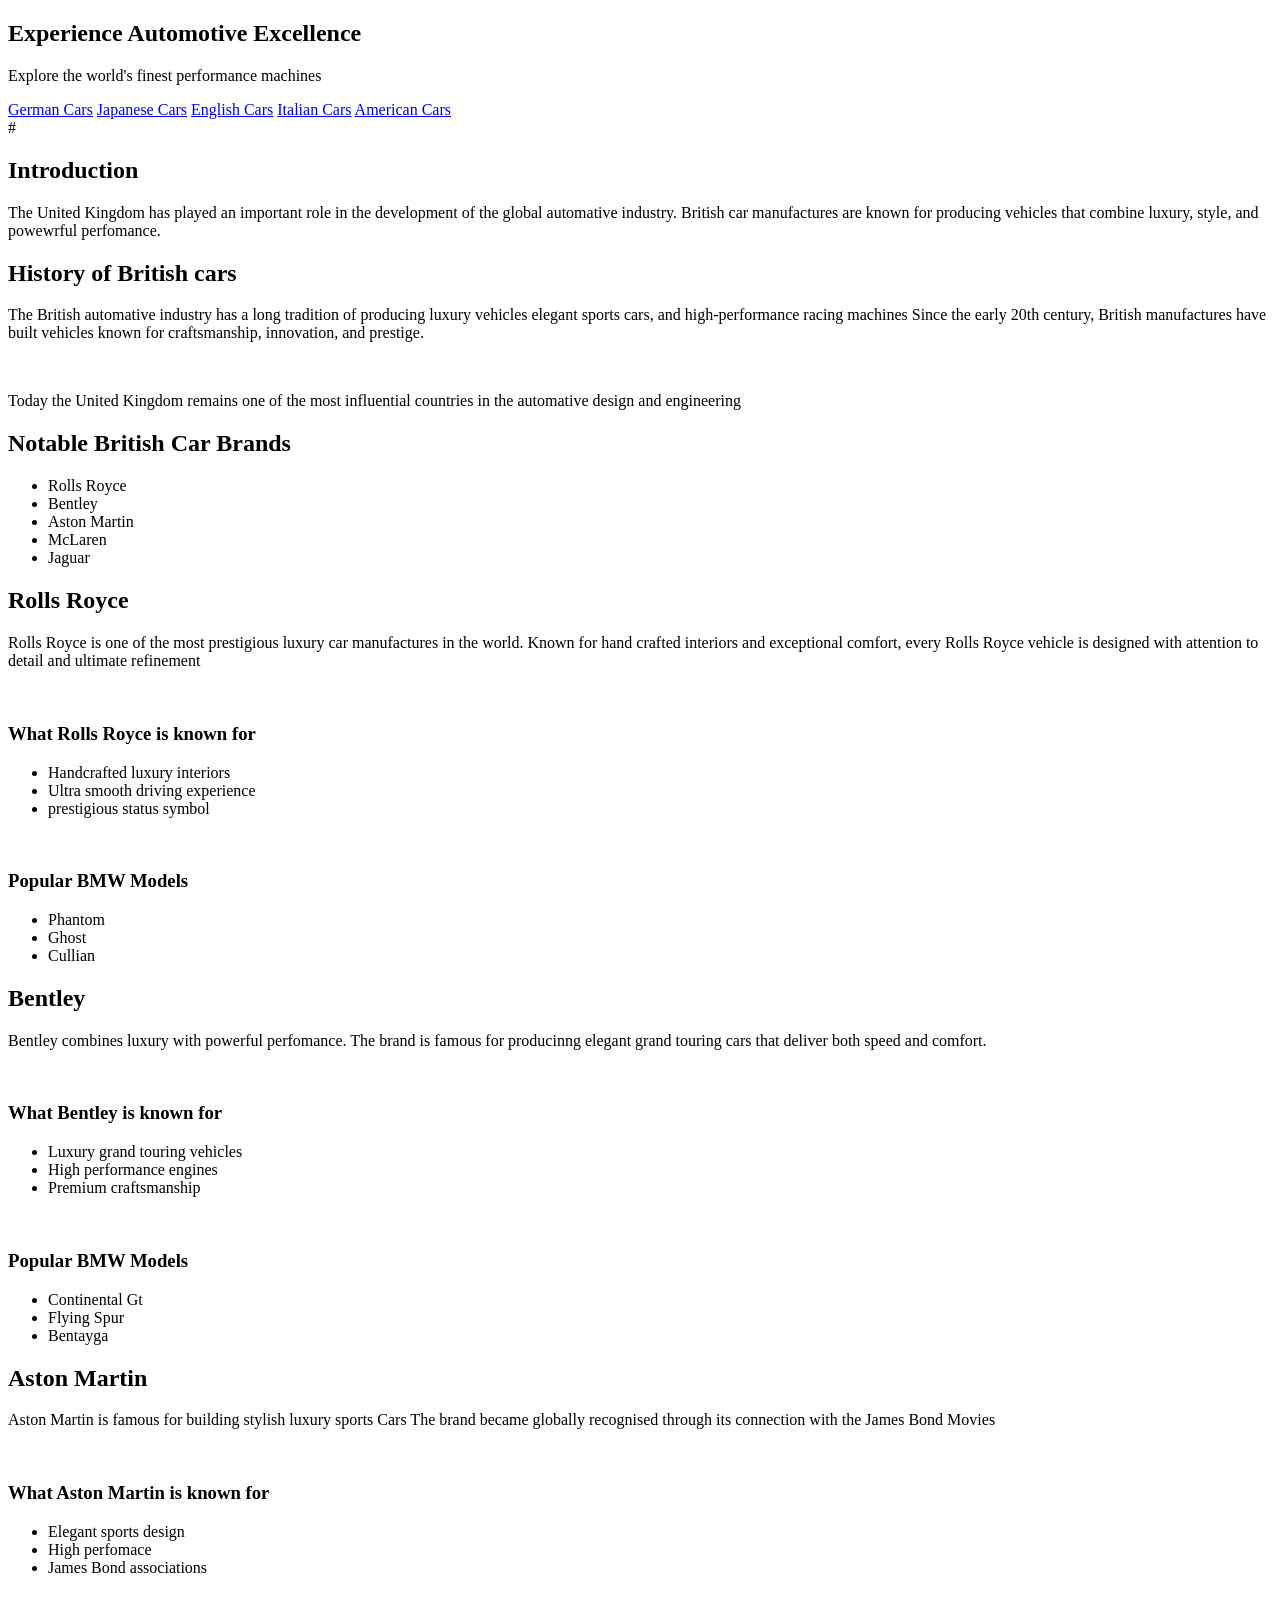
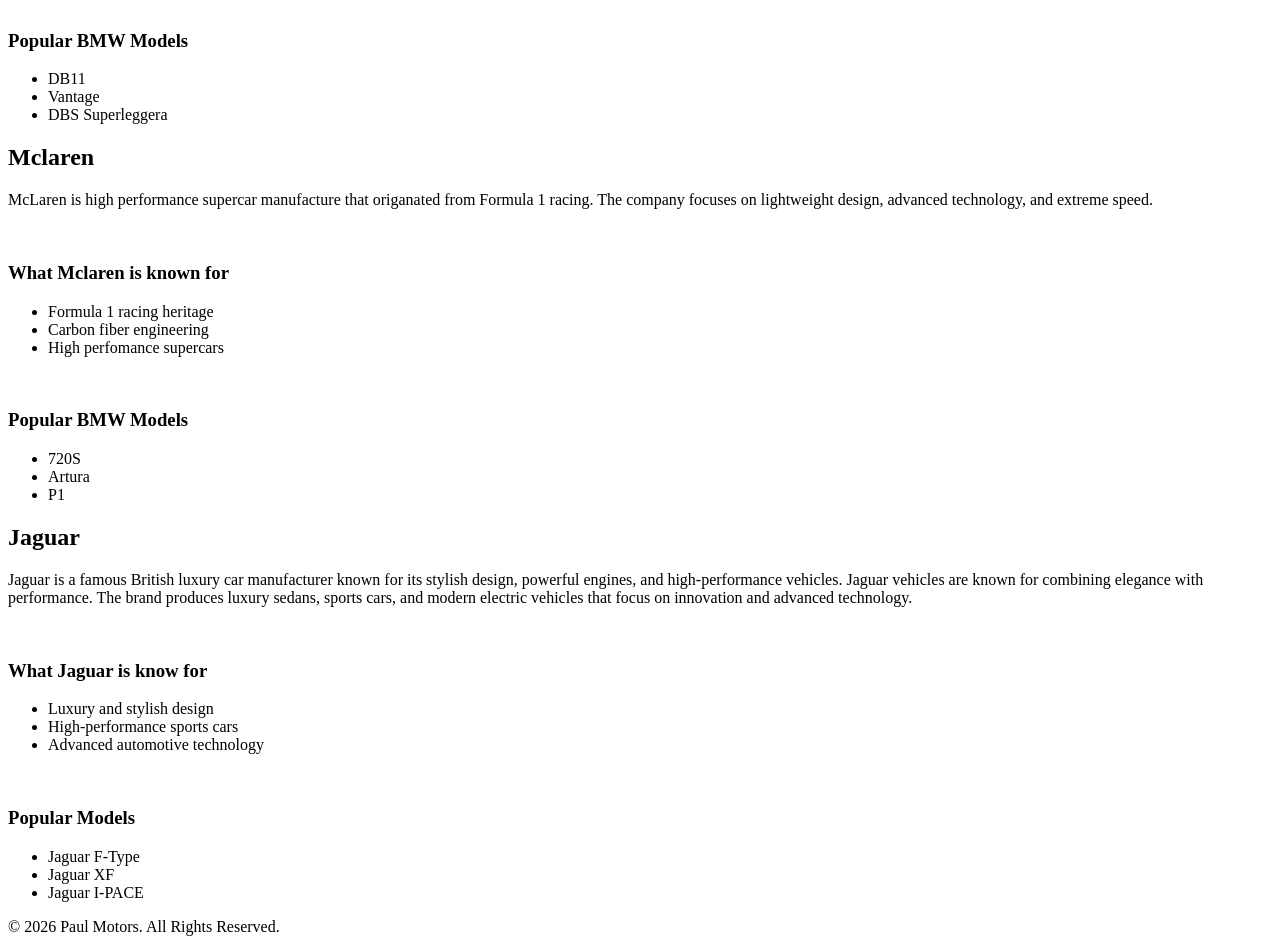
==== English.html @ ec485407 "Add introduction section to English.html Added an introduction section with a heading." ====
<!DOCTYPE html>
<html lang="en">

<head>
    <meta charset="UTF-8">
    <meta name="viewport" content="width=device-width, initial-scale=1.0">
    <title>-Paul-Motors-</title>
    <link rel="stylesheet" href="stylesheet.css">

</head>

<body>
    <header>
        <section class="hero">
            <h2>Experience Automotive Excellence</h2>
            <p>Explore the world's finest performance machines</p>
            <nav>
                <a href="German.html">German Cars</a>
                <a href="Japan.html">Japanese Cars</a>
                <a href="English.html">English Cars</a>
                <a href="Italy.html">Italian Cars</a>
                <a href="American.html">American Cars</a>
            </nav>
    </header>
    <main>
        <!--Introduction-->
        <section>#
            <h2>Introduction</h2>
            <p>
                The United Kingdom has played an important role in the development of the global
                automative industry. British car manufactures are known for producing vehicles that combine
                luxury, style, and powewrful perfomance.
            </p>

            <!--History-->

            <h2>History of British cars</h2>
            <p>
                The British automative industry has a long tradition of producing luxury vehicles
                elegant sports cars, and high-performance racing machines
                Since the early 20th century, British manufactures have built vehicles known for craftsmanship,
                innovation, and prestige.
            </p>
            <br>
            <p>
                Today the United Kingdom remains one of the most influential countries in the automative design and
                engineering
            </p>


            <h2>Notable British Car Brands</h2>
            <ul>
                <li>Rolls Royce
                <li>Bentley
                <li>Aston Martin
                <li>McLaren
                <li>Jaguar
            </ul>

        </section>
        <section>
            <h2>Rolls Royce</h2>
            <p>
                Rolls Royce is one of the most prestigious luxury car manufactures in the world. Known
                for hand crafted interiors and exceptional comfort, every Rolls Royce vehicle is designed with attention
                to detail
                and ultimate refinement
            </p>
            <br>
            <h3>What Rolls Royce is known for</h3>
            <ul>
                <li>Handcrafted luxury interiors</li>
                <li>Ultra smooth driving experience</li>
                <li>prestigious status symbol</li>
            </ul>
            <br>
            <h3>Popular BMW Models</h3>
            <ul>
                <li>Phantom</li>
                <li>Ghost</li>
                <li>Cullian</li>
            </ul>

        </section>
        <section>
            <h2>Bentley</h2>
            <p>
                Bentley combines luxury with powerful perfomance. The brand is famous for
                producinng elegant grand touring cars that deliver both speed and comfort.
            </p>
            <br>
            <h3>What Bentley is known for</h3>
            <ul>
                <li>Luxury grand touring vehicles</li>
                <li>High performance engines</li>
                <li>Premium craftsmanship</li>
            </ul>
            <br>
            <h3>Popular BMW Models</h3>
            <ul>
                <li>Continental Gt</li>
                <li>Flying Spur</li>
                <li>Bentayga</li>
            </ul>
        </section>
        <section>
            <h2>Aston Martin</h2>
            <p>
                Aston Martin is famous for building stylish luxury sports Cars
                The brand became globally recognised through its connection with
                the James Bond Movies
            </p>
            <br>
            <h3>What Aston Martin is known for</h3>
            <ul>
                <li>Elegant sports design</li>
                <li>High perfomace</li>
                <li>James Bond associations</li>
            </ul>
            <br>
            <h3>Popular BMW Models</h3>
            <ul>
                <li>DB11</li>
                <li>Vantage</li>
                <li>DBS Superleggera</li>
            </ul>

        </section>
        <section>
            <h2>Mclaren</h2>
            <p>
                McLaren is high performance supercar manufacture that origanated from
                Formula 1 racing. The company focuses on lightweight design, advanced
                technology, and extreme speed.
            </p>
            <br>
            <h3>What Mclaren is known for</h3>
            <ul>
                <li>Formula 1 racing heritage</li>
                <li>Carbon fiber engineering</li>
                <li>High perfomance supercars</li>
            </ul>
            <br>
            <h3>Popular BMW Models</h3>
            <ul>
                <li>720S</li>
                <li>Artura</li>
                <li>P1</li>
            </ul>

        </section>
        <section>
            <h2>Jaguar</h2>
            <p>
                Jaguar is a famous British luxury car manufacturer known for its
                stylish design, powerful engines, and high-performance vehicles.
                Jaguar vehicles are known for combining elegance with performance.
                The brand produces luxury sedans, sports cars, and modern electric
                vehicles that focus on innovation and advanced technology.
            </p>
            <br>
            <h3>What Jaguar is know for</h3>
            <ul>
                <li>Luxury and stylish design</li>
                <li>High-performance sports cars</li>
                <li>Advanced automotive technology</li>
            </ul>
            <br>
            <h3>Popular Models</h3>
            <ul>
                <li>Jaguar F-Type</li>
                <li>Jaguar XF</li>
                <li>Jaguar I-PACE</li>
            </ul>
        </section>
        <footer>
            <p>&copy; 2026 Paul Motors. All Rights Reserved.</p>
        </footer>
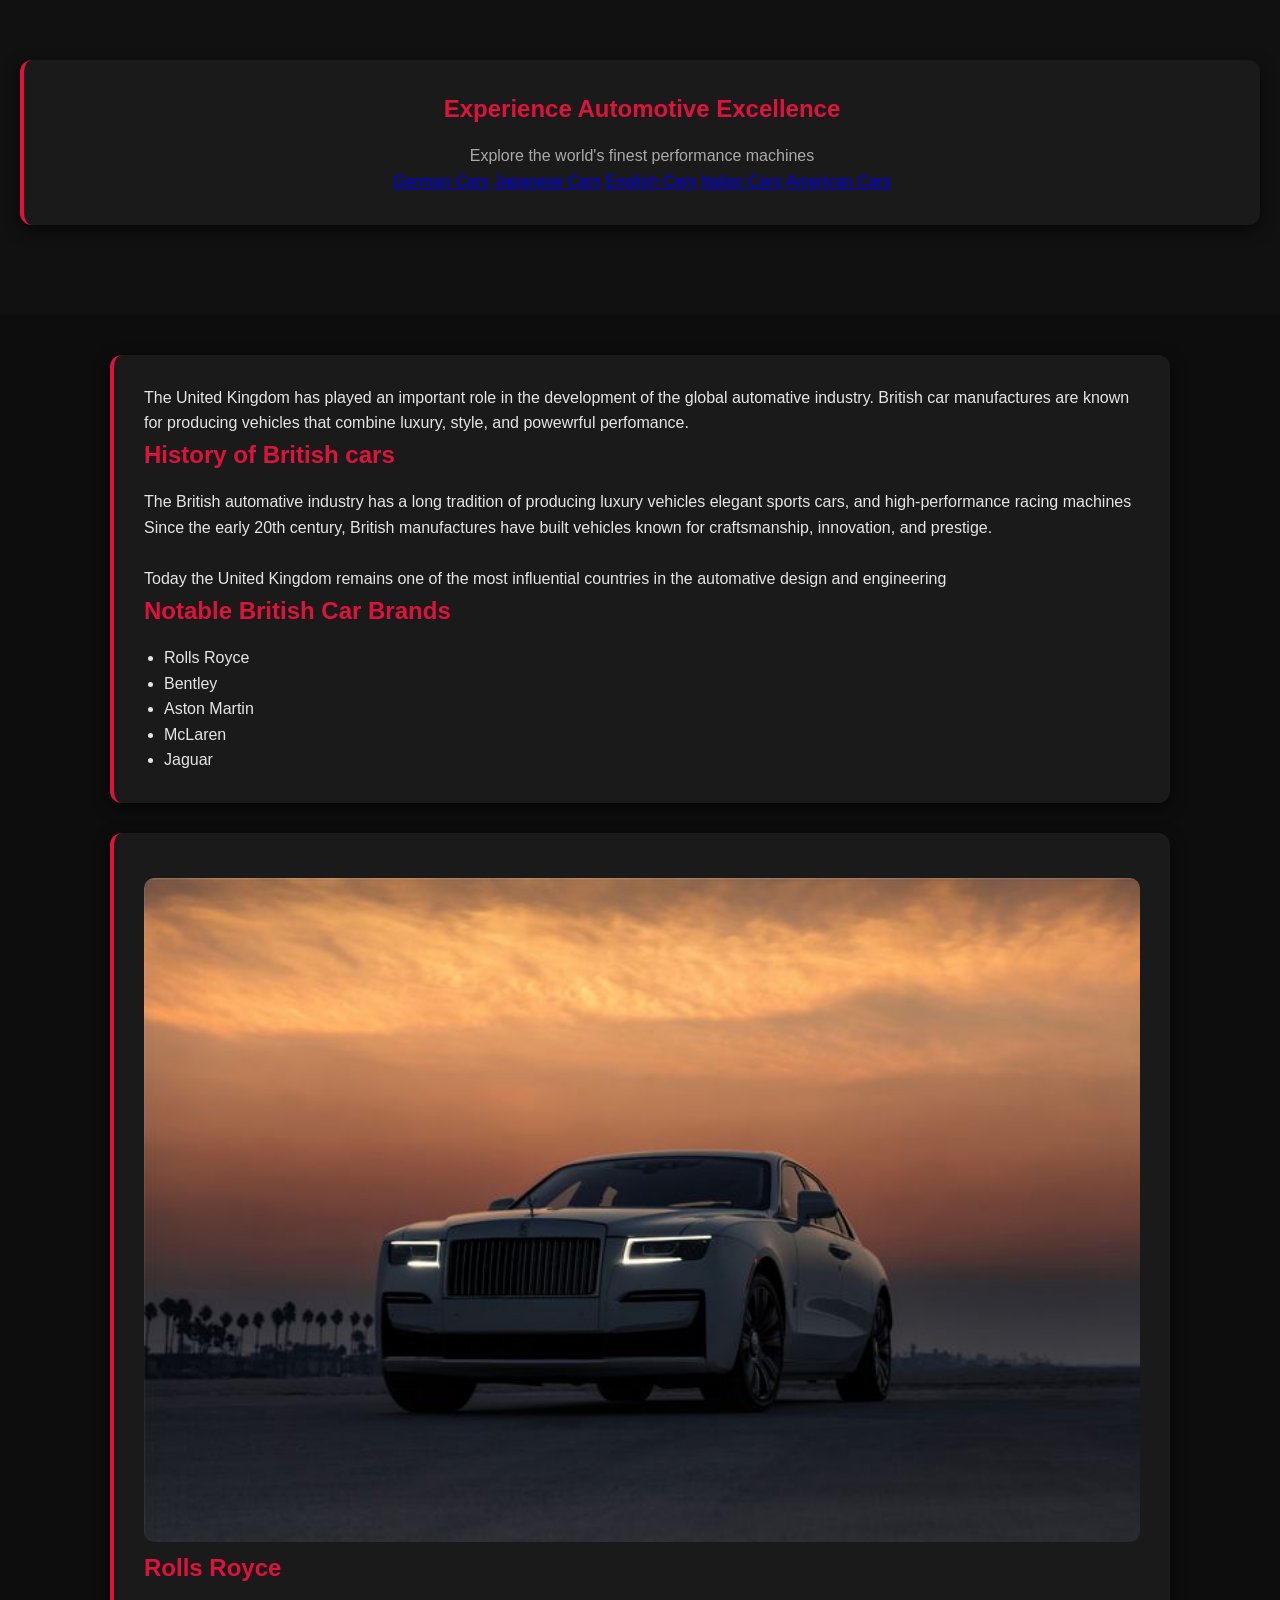
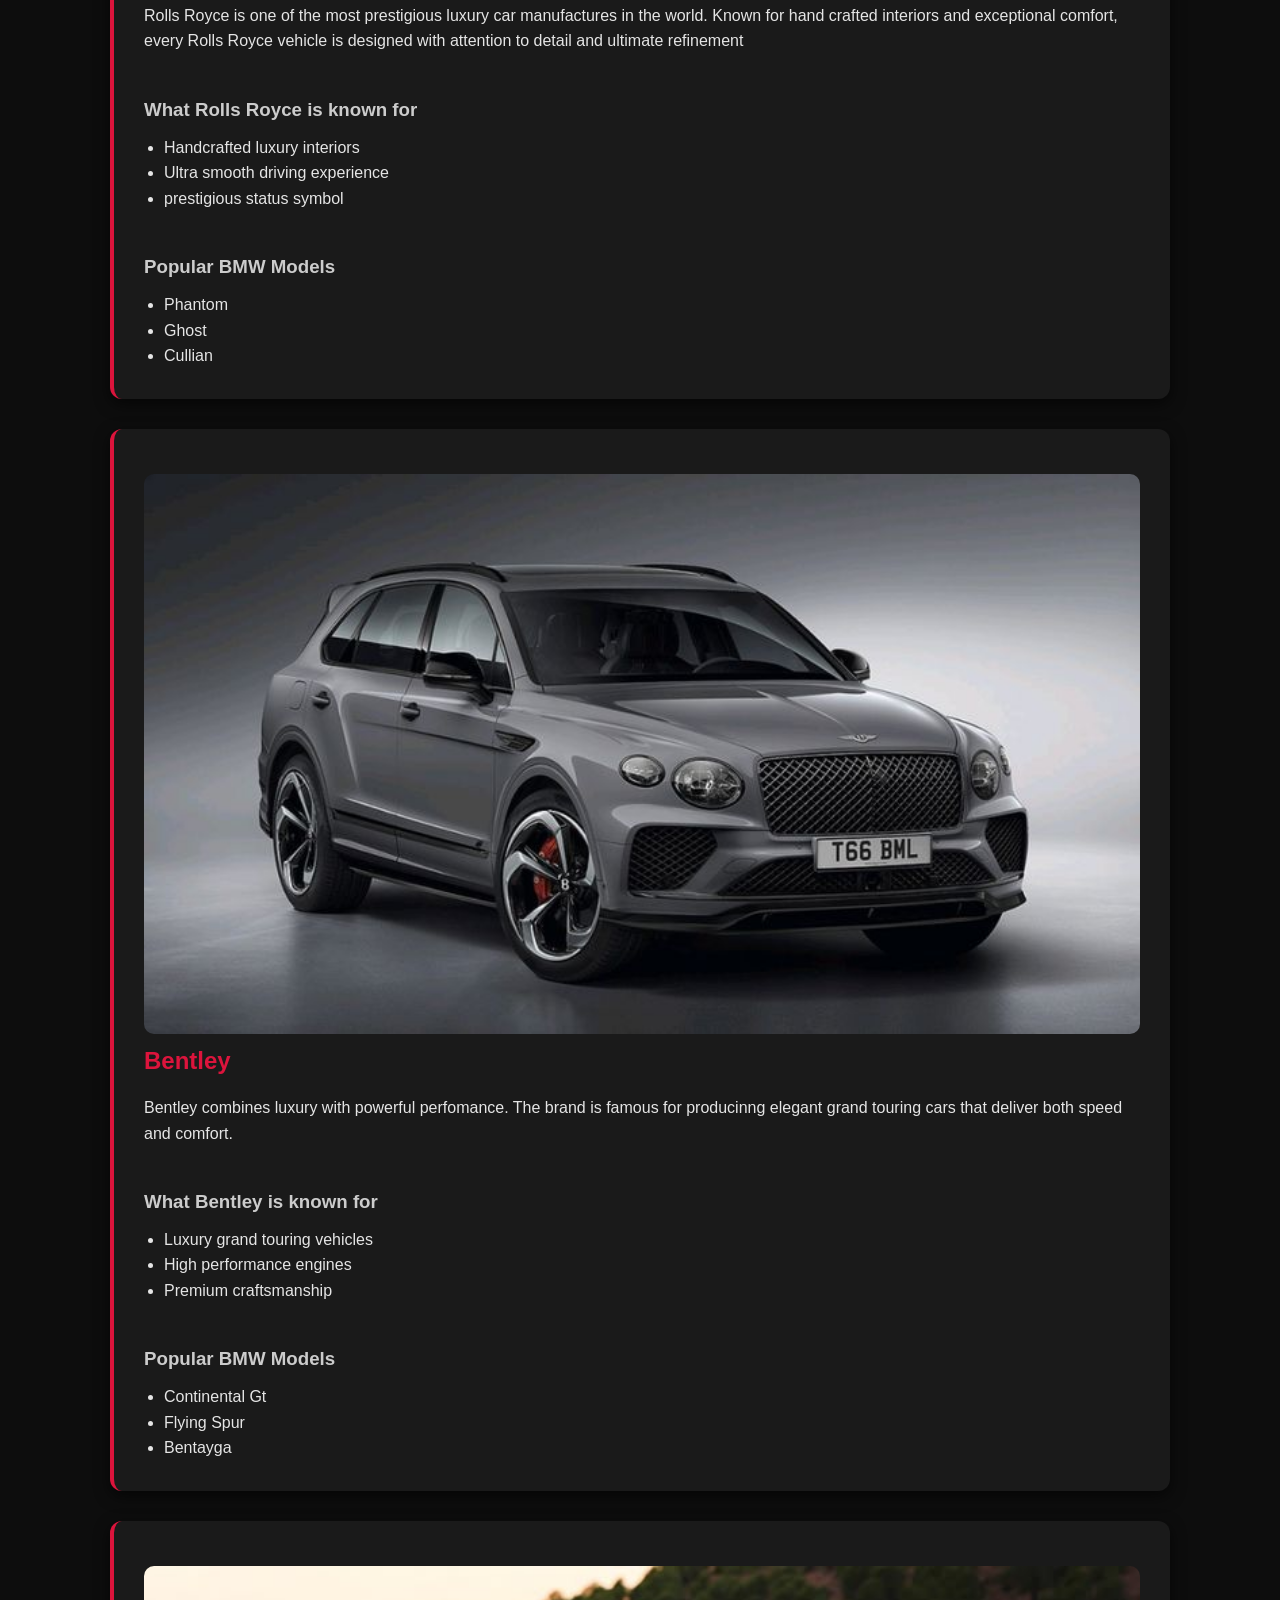
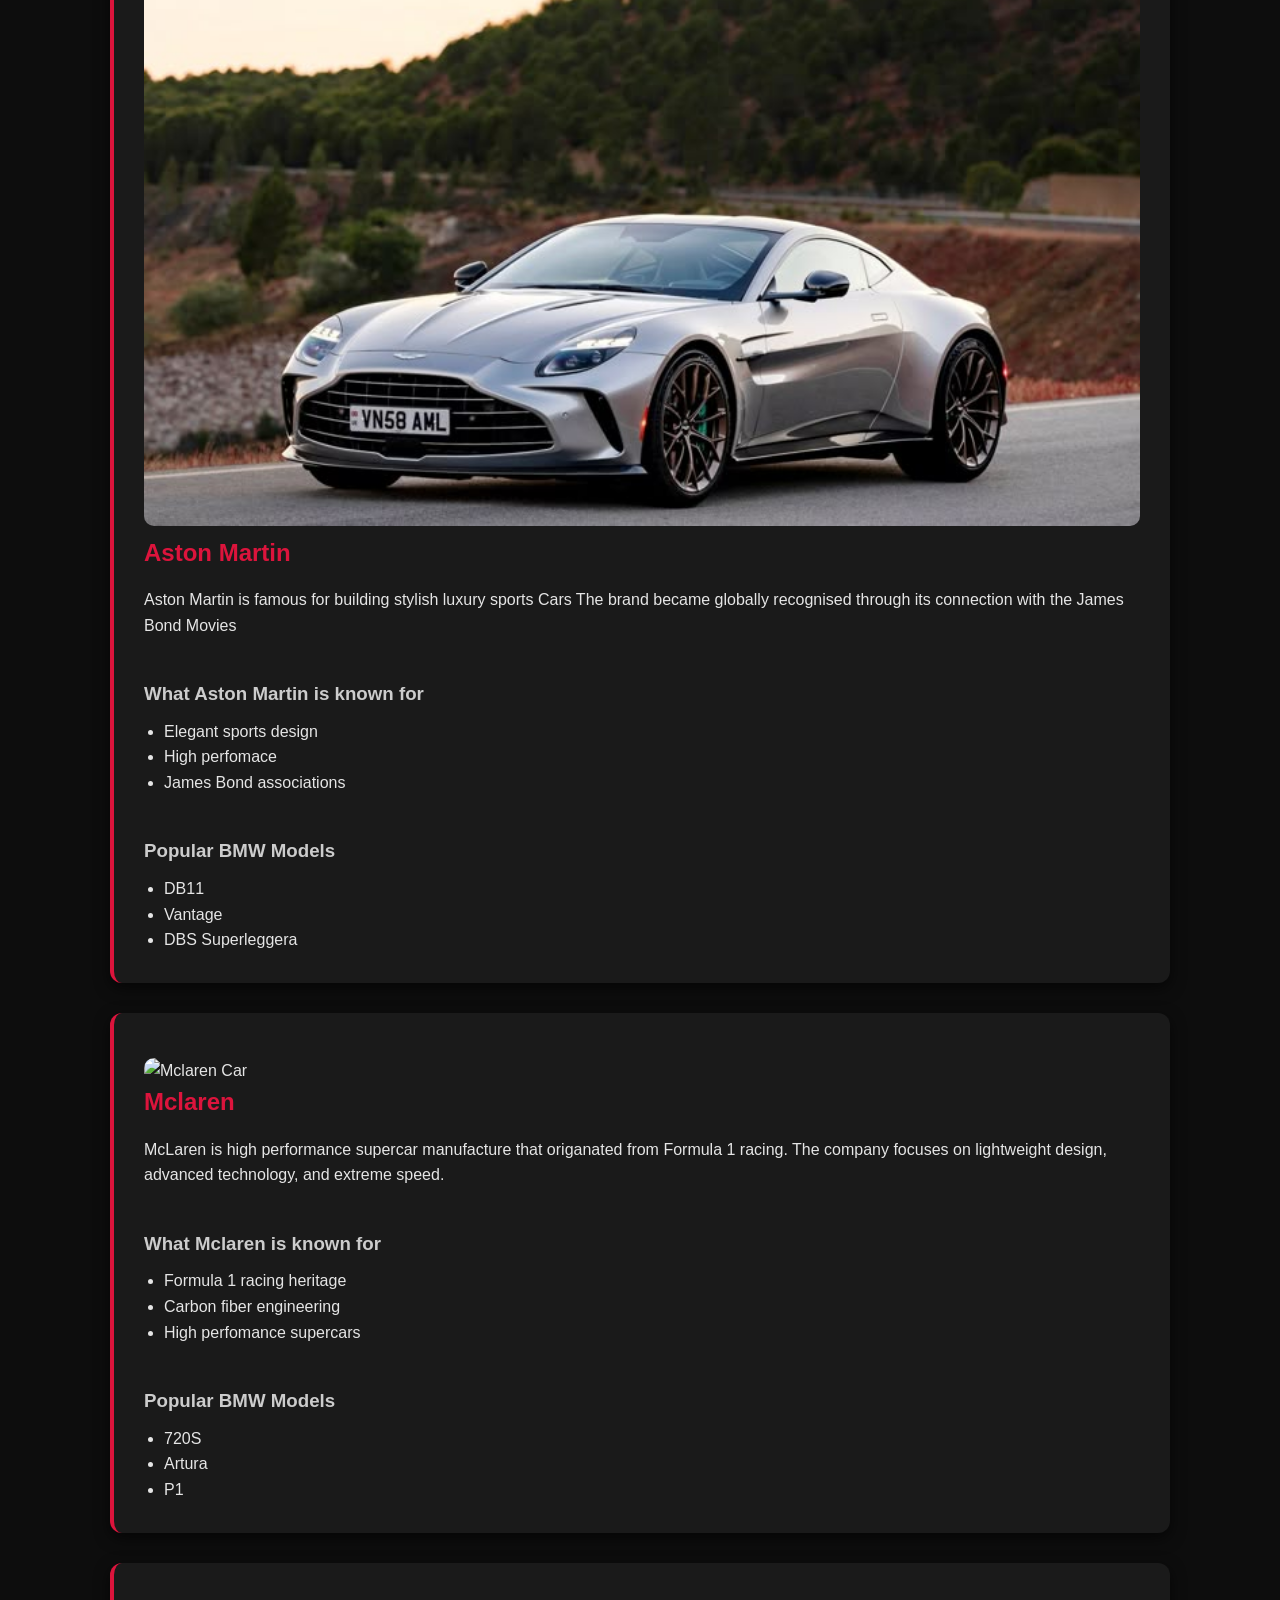
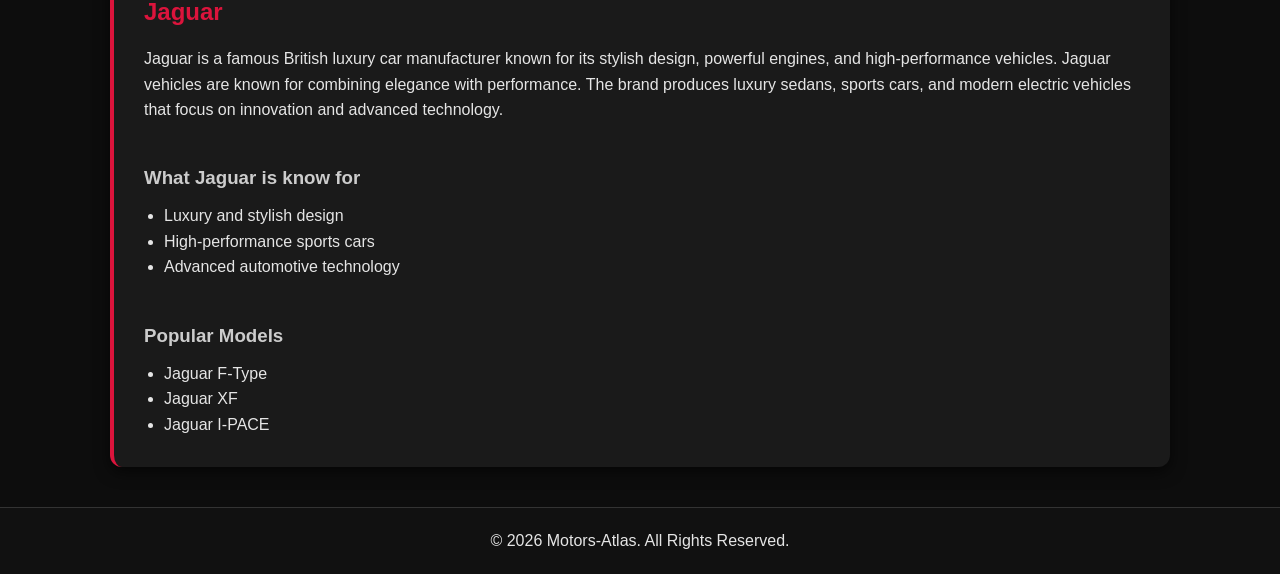
==== commit 7c3b95d7: "Push" ====
--- a/English.html
+++ b/English.html
@@ -4,16 +4,18 @@
 <head>
     <meta charset="UTF-8">
     <meta name="viewport" content="width=device-width, initial-scale=1.0">
-    <title>-Paul-Motors-</title>
+    <title>Motors-Atlas</title>
     <link rel="stylesheet" href="stylesheet.css">
 
 </head>
 
 <body>
+    <!--header-->
     <header>
         <section class="hero">
             <h2>Experience Automotive Excellence</h2>
             <p>Explore the world's finest performance machines</p>
+            <!--navigation-->
             <nav>
                 <a href="German.html">German Cars</a>
                 <a href="Japan.html">Japanese Cars</a>
@@ -23,17 +25,13 @@
             </nav>
     </header>
     <main>
-        <!--Introduction-->
-        <section>#
-            <h2>Introduction</h2>
+        <!--Intro and history-->
+        <section>
             <p>
                 The United Kingdom has played an important role in the development of the global
                 automative industry. British car manufactures are known for producing vehicles that combine
                 luxury, style, and powewrful perfomance.
             </p>
-
-            <!--History-->
-
             <h2>History of British cars</h2>
             <p>
                 The British automative industry has a long tradition of producing luxury vehicles
@@ -46,8 +44,7 @@
                 Today the United Kingdom remains one of the most influential countries in the automative design and
                 engineering
             </p>
-
-
+            <!--notable brands-->
             <h2>Notable British Car Brands</h2>
             <ul>
                 <li>Rolls Royce
@@ -58,7 +55,9 @@
             </ul>
 
         </section>
-        <section>
+        <!--Rolls Royce-->
+        <section id="Rolls Royce">
+            <img src="assets/Rolls Royce.jpeg" alt="Rolls Royce Car" class="brand-image">
             <h2>Rolls Royce</h2>
             <p>
                 Rolls Royce is one of the most prestigious luxury car manufactures in the world. Known
@@ -80,9 +79,10 @@
                 <li>Ghost</li>
                 <li>Cullian</li>
             </ul>
-
         </section>
-        <section>
+        <!--Bentley-->
+        <section id="Bentley">
+            <img src="assets/Bentley Bentayga.jpeg" alt="Bentley Car" class="brand-image">
             <h2>Bentley</h2>
             <p>
                 Bentley combines luxury with powerful perfomance. The brand is famous for
@@ -103,7 +103,9 @@
                 <li>Bentayga</li>
             </ul>
         </section>
-        <section>
+        <!--Aston Martin-->
+        <section id="Aston Martin">
+            <img src="assets/Aston Martin.jpeg" alt="Aston Martin Car" class="brand-image">
             <h2>Aston Martin</h2>
             <p>
                 Aston Martin is famous for building stylish luxury sports Cars
@@ -126,7 +128,9 @@
             </ul>
 
         </section>
-        <section>
+        <!--Mclaren-->
+        <section id="Mclaren">
+            <img src="assets/Mclaren.jpeg" alt="Mclaren Car" class="brand-image">
             <h2>Mclaren</h2>
             <p>
                 McLaren is high performance supercar manufacture that origanated from
@@ -149,7 +153,8 @@
             </ul>
 
         </section>
-        <section>
+        <!--Jaguar-->
+        <section id="Jaguar">
             <h2>Jaguar</h2>
             <p>
                 Jaguar is a famous British luxury car manufacturer known for its
@@ -173,6 +178,11 @@
                 <li>Jaguar I-PACE</li>
             </ul>
         </section>
-        <footer>
-            <p>&copy; 2026 Paul Motors. All Rights Reserved.</p>
-        </footer>
+    </main>
+    <!--footer-->
+    <footer>
+        <p>&copy; 2026 Motors-Atlas. All Rights Reserved.</p>
+    </footer>
+</body>
+
+</html>
--- a/stylesheet.css
+++ b/stylesheet.css
@@ -0,0 +1,189 @@
+/* RESET */
+* {
+    margin: 0;
+    padding: 0;
+    box-sizing: border-box;
+}
+
+/* BODY */
+body {
+    font-family: 'Segoe UI', Arial, sans-serif;
+    background-color: #0d0d0d;
+    /* deep black */
+    color: #e5e5e5;
+    line-height: 1.6;
+}
+
+/* NAVBAR (FLEXBOX 🔥) */
+.nav-bar {
+    display: flex;
+    justify-content: space-between;
+    align-items: center;
+    padding: 15px 30px;
+    background: linear-gradient(rgba(0, 0, 0, 0.8), rgba(0, 0, 0, 0.8)),
+        url('germany-flag.jpg');
+    background-size: cover;
+    background-position: center;
+    border-bottom: 2px solid crimson;
+}
+
+.nav-bar h1 {
+    color: crimson;
+    font-size: 22px;
+}
+
+/* NAV LINKS */
+.nav-links {
+    display: flex;
+    gap: 20px;
+}
+
+.nav-links a {
+    text-decoration: none;
+    color: #ddd;
+    font-weight: 500;
+    transition: 0.3s;
+}
+
+.nav-links a:hover {
+    color: crimson;
+}
+
+/* HEADER */
+header {
+    text-align: center;
+    padding: 60px 20px;
+    background: #111;
+}
+
+header h1 {
+    font-size: 36px;
+    color: crimson;
+}
+
+header p {
+    color: #aaa;
+    margin-top: 10px;
+}
+
+.header {
+    background: url('assets/Germany-Flag.jpeg') center/cover no-repeat;
+    height: 300px;
+    position: relative;
+}
+
+.overlay {
+    background: rgba(0, 0, 0, 0.6);
+    height: 100%;
+    display: flex;
+    flex-direction: column;
+    justify-content: center;
+    align-items: center;
+}
+
+/* MAIN CONTAINER */
+main {
+    max-width: 1100px;
+    margin: 40px auto;
+    padding: 0 20px;
+}
+
+/* SECTION CARDS 🔥 */
+section {
+    background: #1a1a1a;
+    margin-bottom: 30px;
+    padding: 30px;
+    border-radius: 12px;
+    border-left: 4px solid crimson;
+    box-shadow: 0 5px 15px rgba(0, 0, 0, 0.6);
+    transition: 0.3s;
+}
+
+section:hover {
+    transform: translateY(-5px);
+}
+
+/* HEADINGS */
+section h2 {
+    color: crimson;
+    margin-bottom: 15px;
+}
+
+h3 {
+    color: #ccc;
+    margin-top: 15px;
+}
+
+/* FLEXBOX FOR CONTENT (IMPORTANT 🔥) */
+.flex-container {
+    display: flex;
+    gap: 20px;
+    flex-wrap: wrap;
+}
+
+.flex-item {
+    flex: 1;
+    min-width: 250px;
+}
+
+/* IMAGES */
+img {
+    width: 100%;
+    border-radius: 10px;
+    margin-top: 15px;
+}
+
+/* LIST */
+ul {
+    margin-top: 10px;
+    padding-left: 20px;
+}
+
+/* TABLE */
+.brand-table {
+    width: 100%;
+    border-collapse: collapse;
+    margin-top: 20px;
+}
+
+.brand-table th {
+    background-color: crimson;
+    color: white;
+    padding: 12px;
+}
+
+.brand-table td {
+    padding: 10px;
+    border-bottom: 1px solid #333;
+    text-align: center;
+}
+
+.brand-table tr:hover {
+    background-color: rgba(220, 20, 60, 0.2);
+}
+
+/* FOOTER */
+footer {
+    text-align: center;
+    padding: 20px;
+    background: #111;
+    margin-top: 40px;
+    border-top: 1px solid #333;
+}
+
+/* MOBILE RESPONSIVE 🔥 */
+@media (max-width: 768px) {
+    .nav-bar {
+        flex-direction: column;
+        text-align: center;
+    }
+
+    .nav-links {
+        flex-direction: column;
+        margin-top: 10px;
+    }
+
+    header h1 {
+        font-size: 26px;
+    }
+}
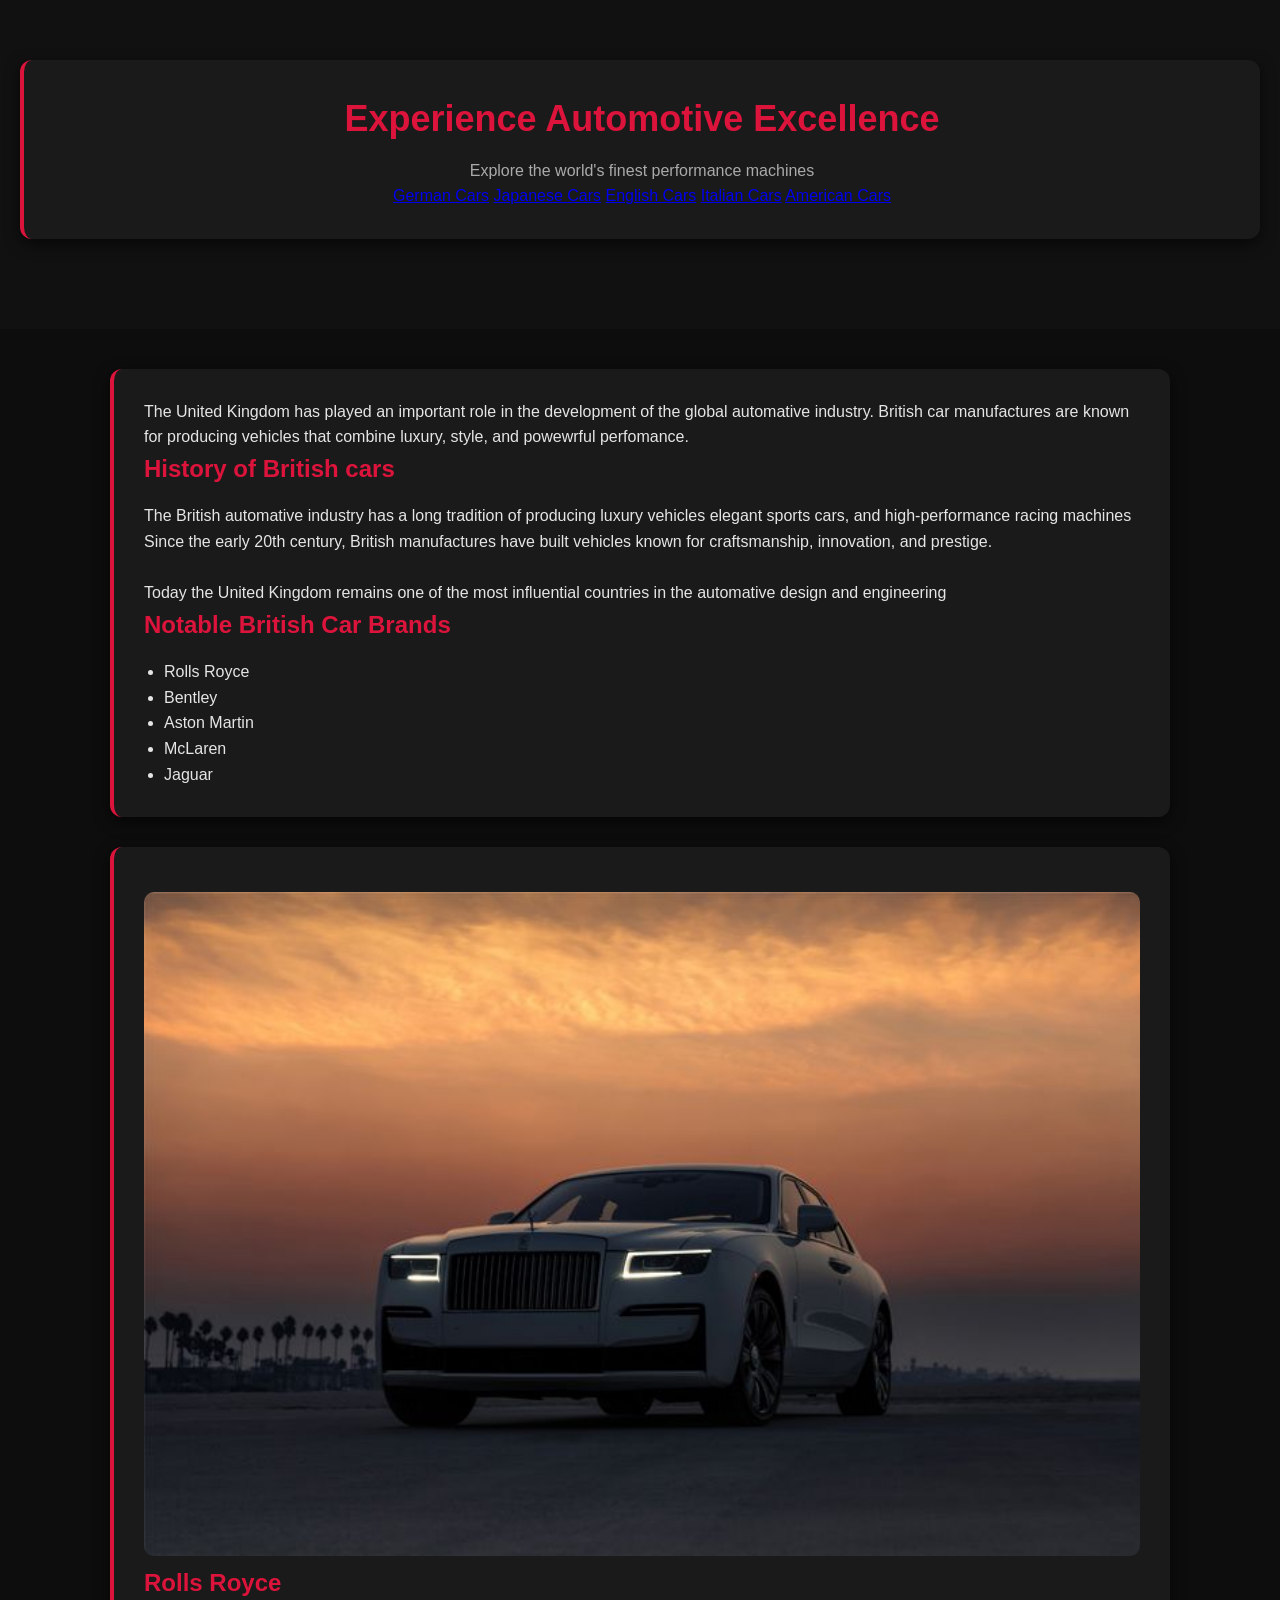
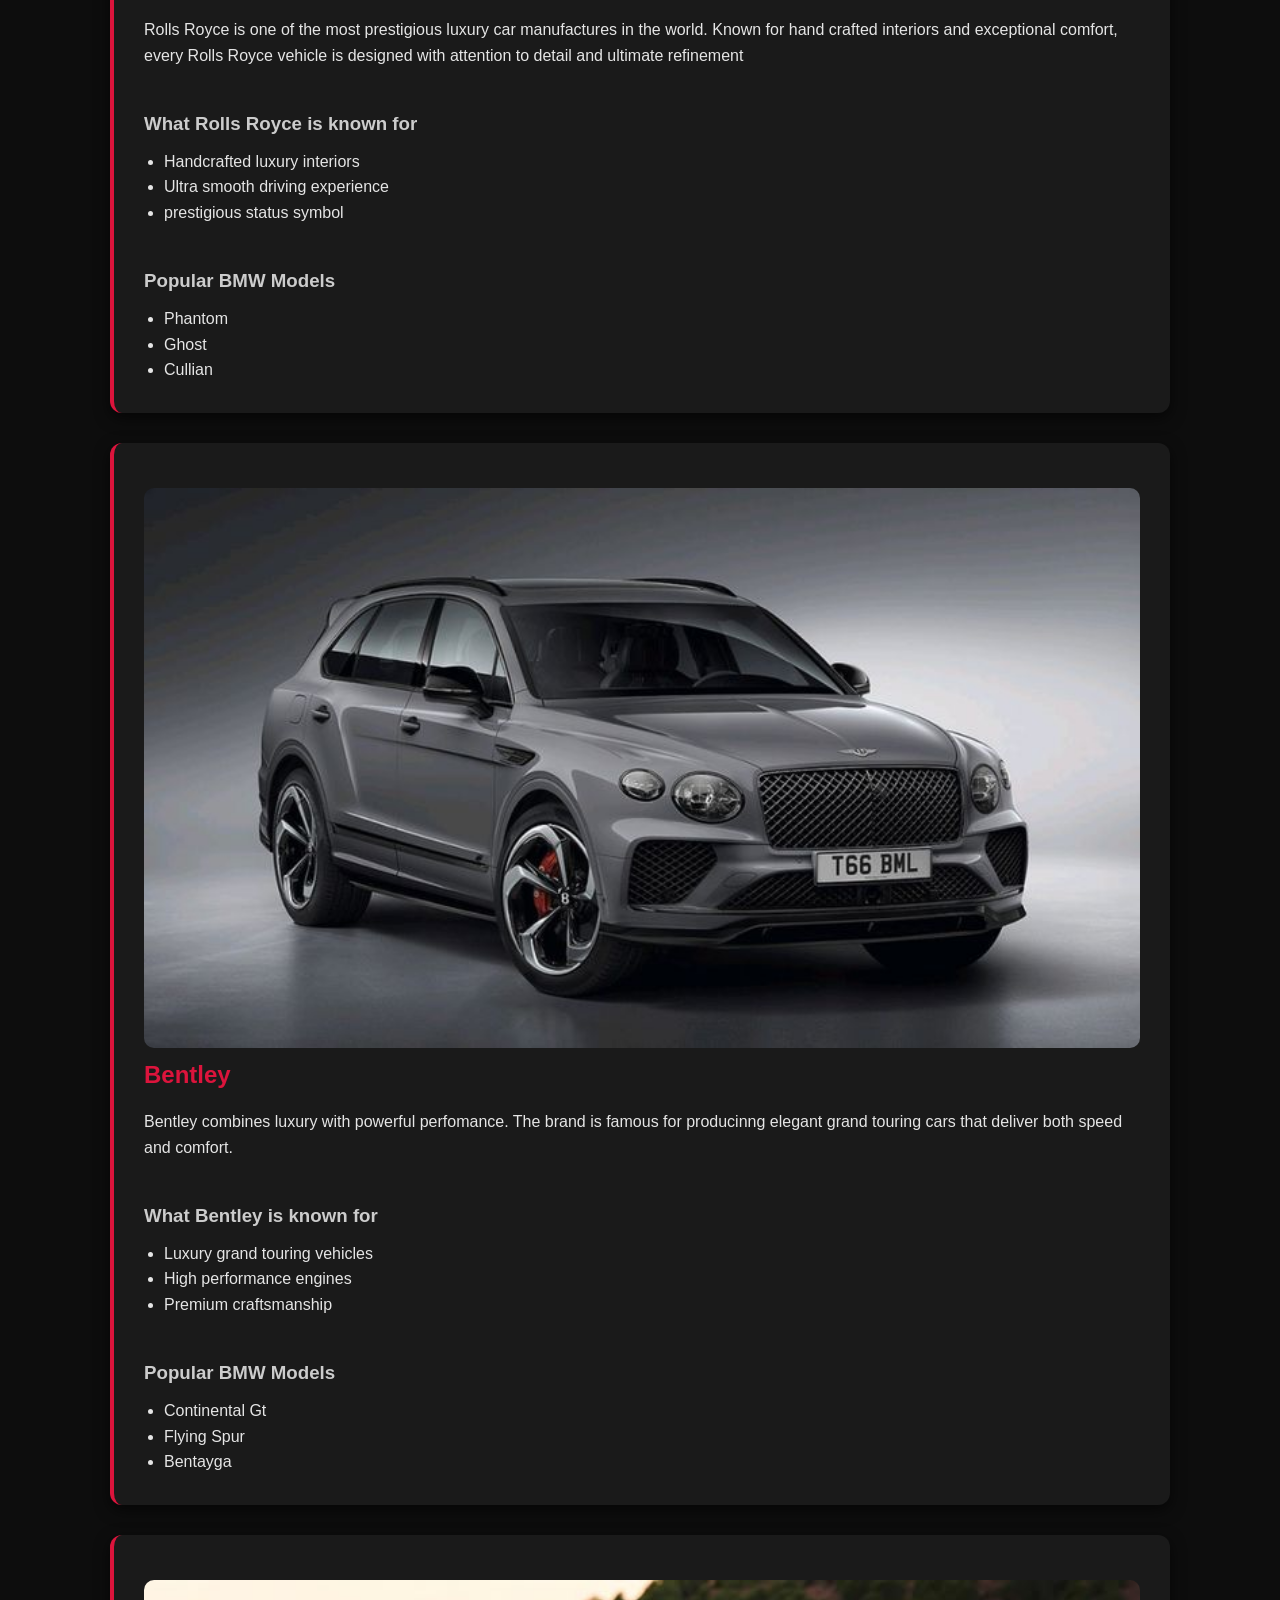
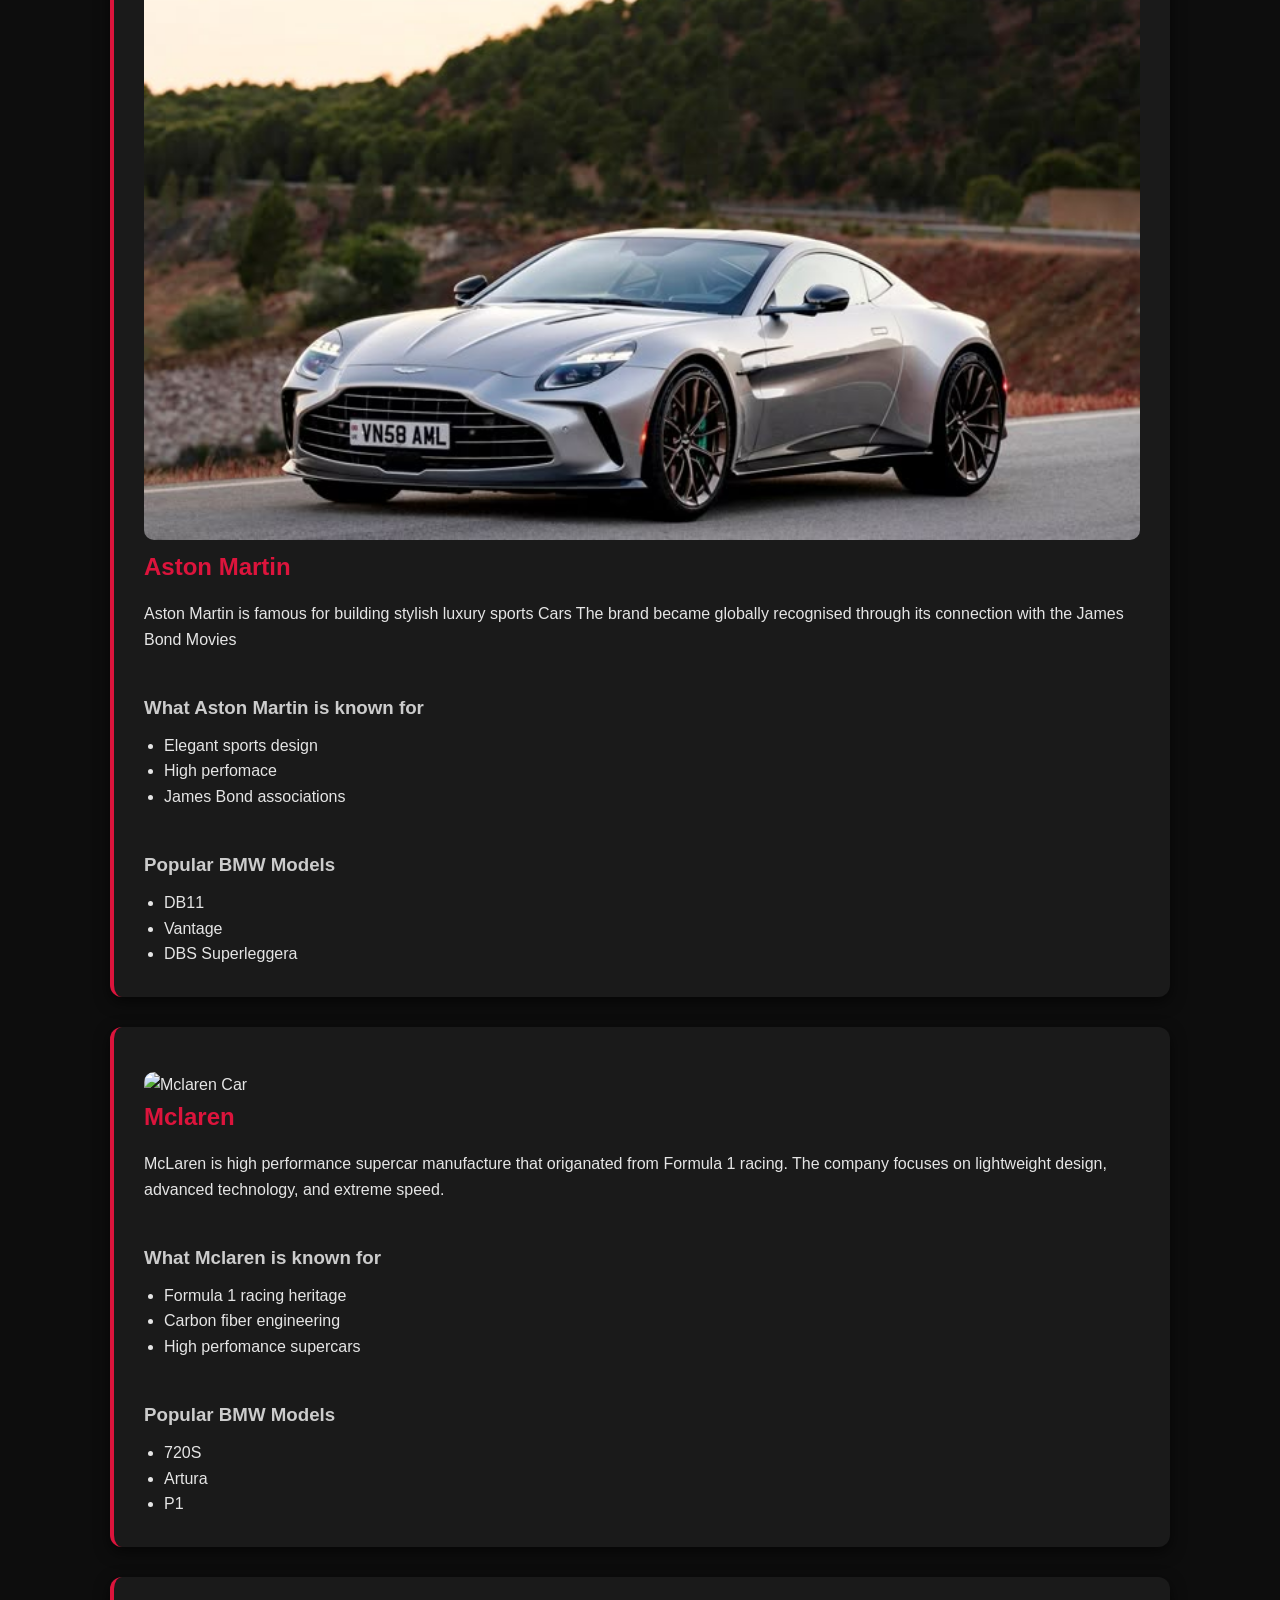
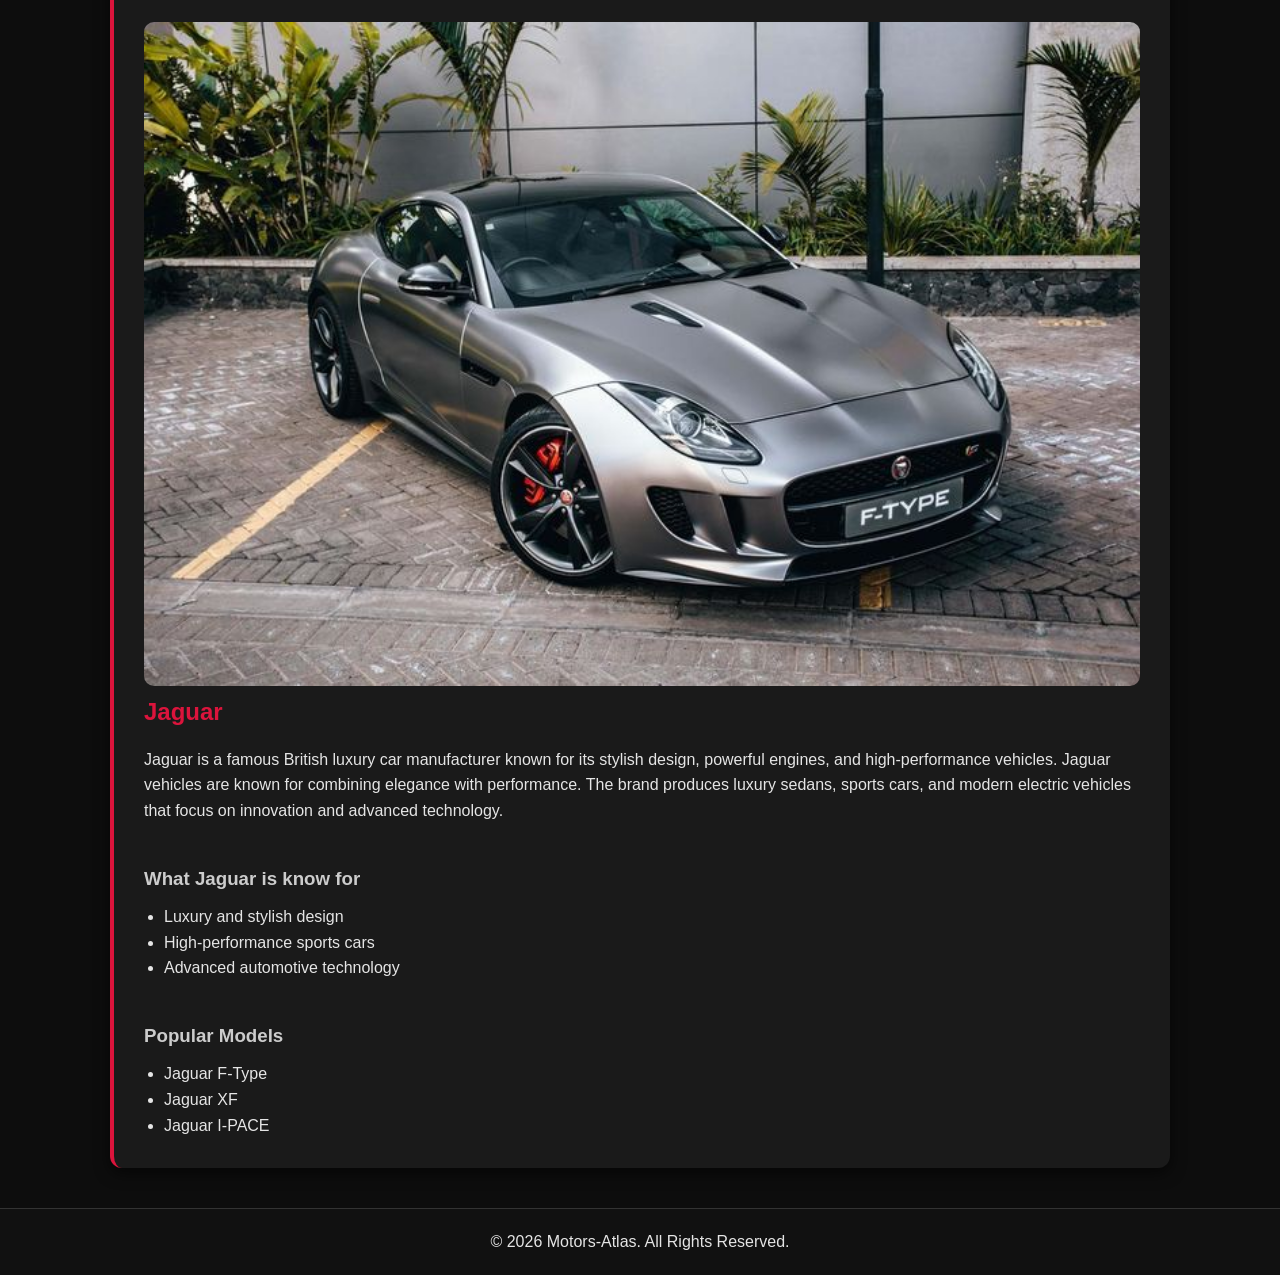
==== commit cea9e742: "push" ====
--- a/English.html
+++ b/English.html
@@ -13,7 +13,7 @@
     <!--header-->
     <header>
         <section class="hero">
-            <h2>Experience Automotive Excellence</h2>
+            <h1>Experience Automotive Excellence</h1>
             <p>Explore the world's finest performance machines</p>
             <!--navigation-->
             <nav>
@@ -155,6 +155,8 @@
         </section>
         <!--Jaguar-->
         <section id="Jaguar">
+            <img src="assets/Jaguar.jpeg" alt="Jaguar Car" class="brand-image">
+
             <h2>Jaguar</h2>
             <p>
                 Jaguar is a famous British luxury car manufacturer known for its
--- a/stylesheet.css
+++ b/stylesheet.css
@@ -66,20 +66,8 @@
     margin-top: 10px;
 }
 
-.header {
-    background: url('assets/Germany-Flag.jpeg') center/cover no-repeat;
-    height: 300px;
-    position: relative;
-}
 
-.overlay {
-    background: rgba(0, 0, 0, 0.6);
-    height: 100%;
-    display: flex;
-    flex-direction: column;
-    justify-content: center;
-    align-items: center;
-}
+
 
 /* MAIN CONTAINER */
 main {
@@ -114,7 +102,7 @@
     margin-top: 15px;
 }
 
-/* FLEXBOX FOR CONTENT (IMPORTANT 🔥) */
+/* FLEXBOX FOR CONTENT */
 .flex-container {
     display: flex;
     gap: 20px;
@@ -139,28 +127,6 @@
     padding-left: 20px;
 }
 
-/* TABLE */
-.brand-table {
-    width: 100%;
-    border-collapse: collapse;
-    margin-top: 20px;
-}
-
-.brand-table th {
-    background-color: crimson;
-    color: white;
-    padding: 12px;
-}
-
-.brand-table td {
-    padding: 10px;
-    border-bottom: 1px solid #333;
-    text-align: center;
-}
-
-.brand-table tr:hover {
-    background-color: rgba(220, 20, 60, 0.2);
-}
 
 /* FOOTER */
 footer {
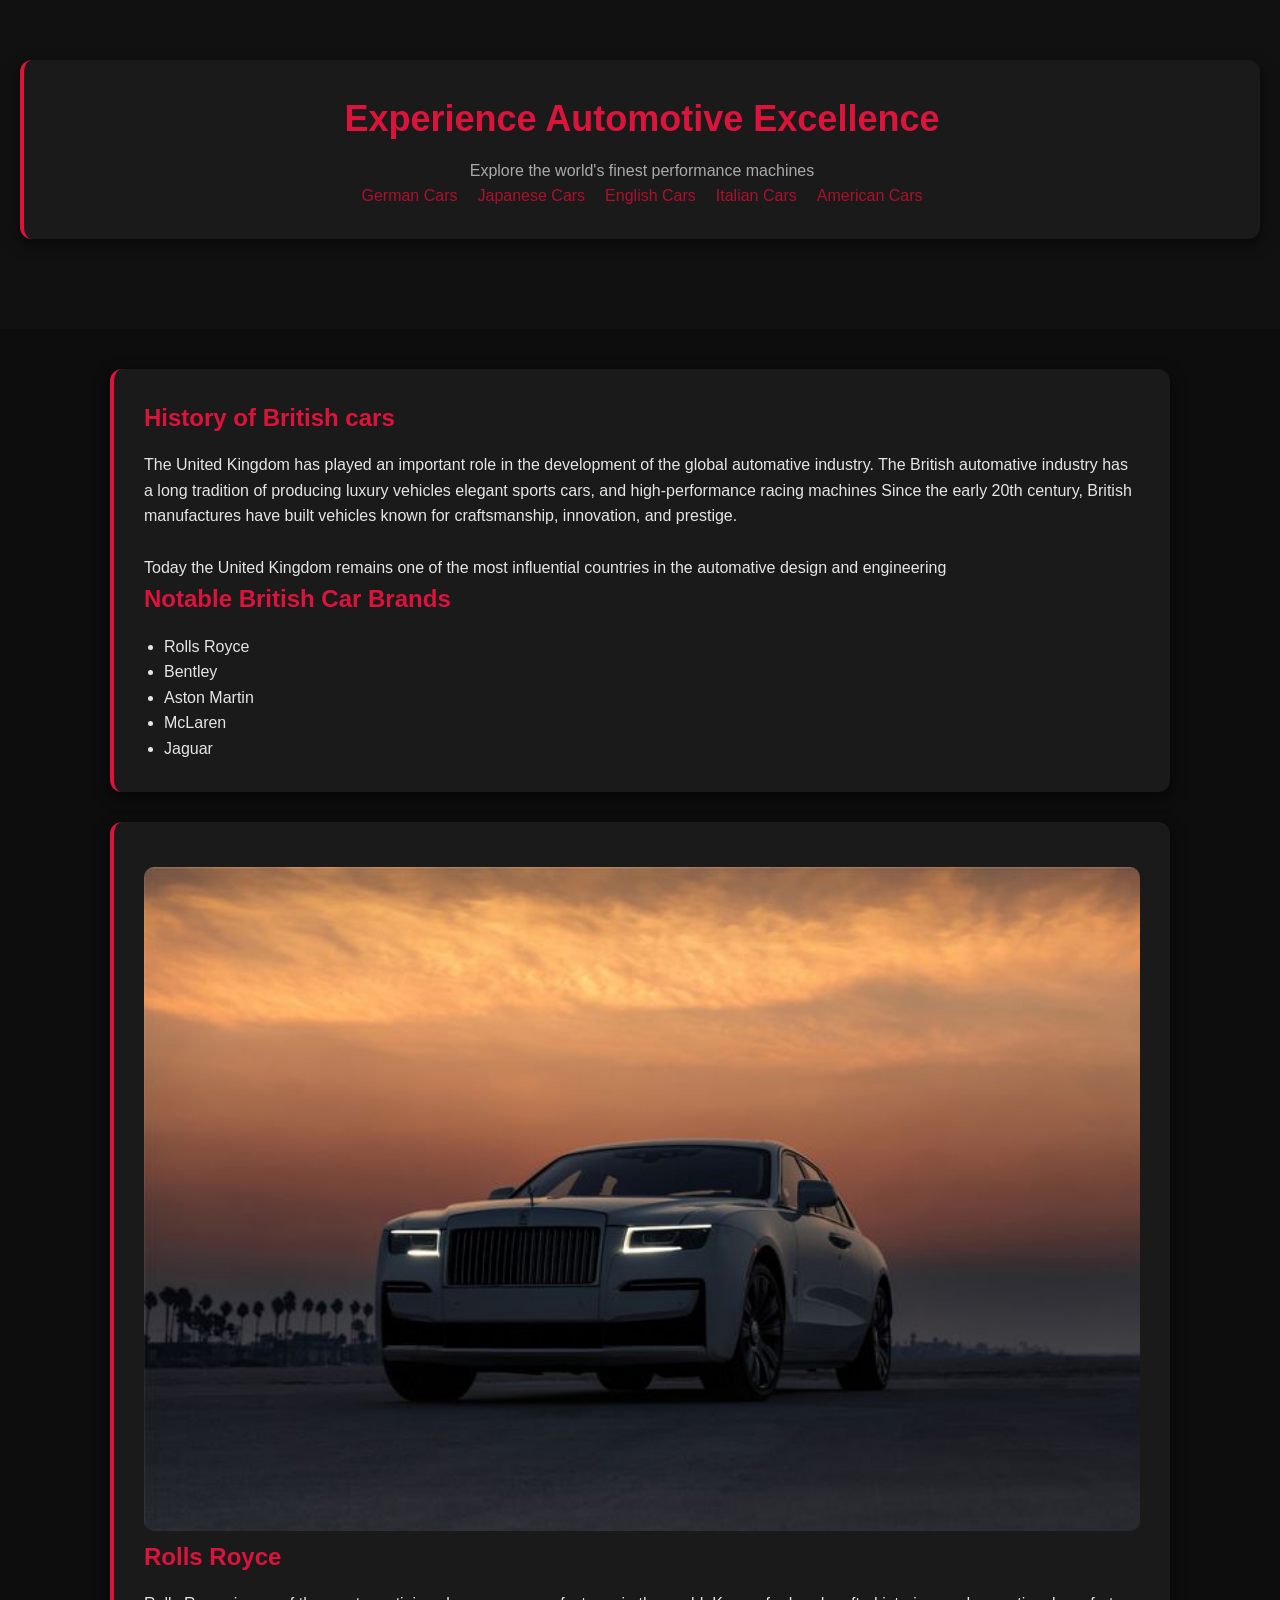
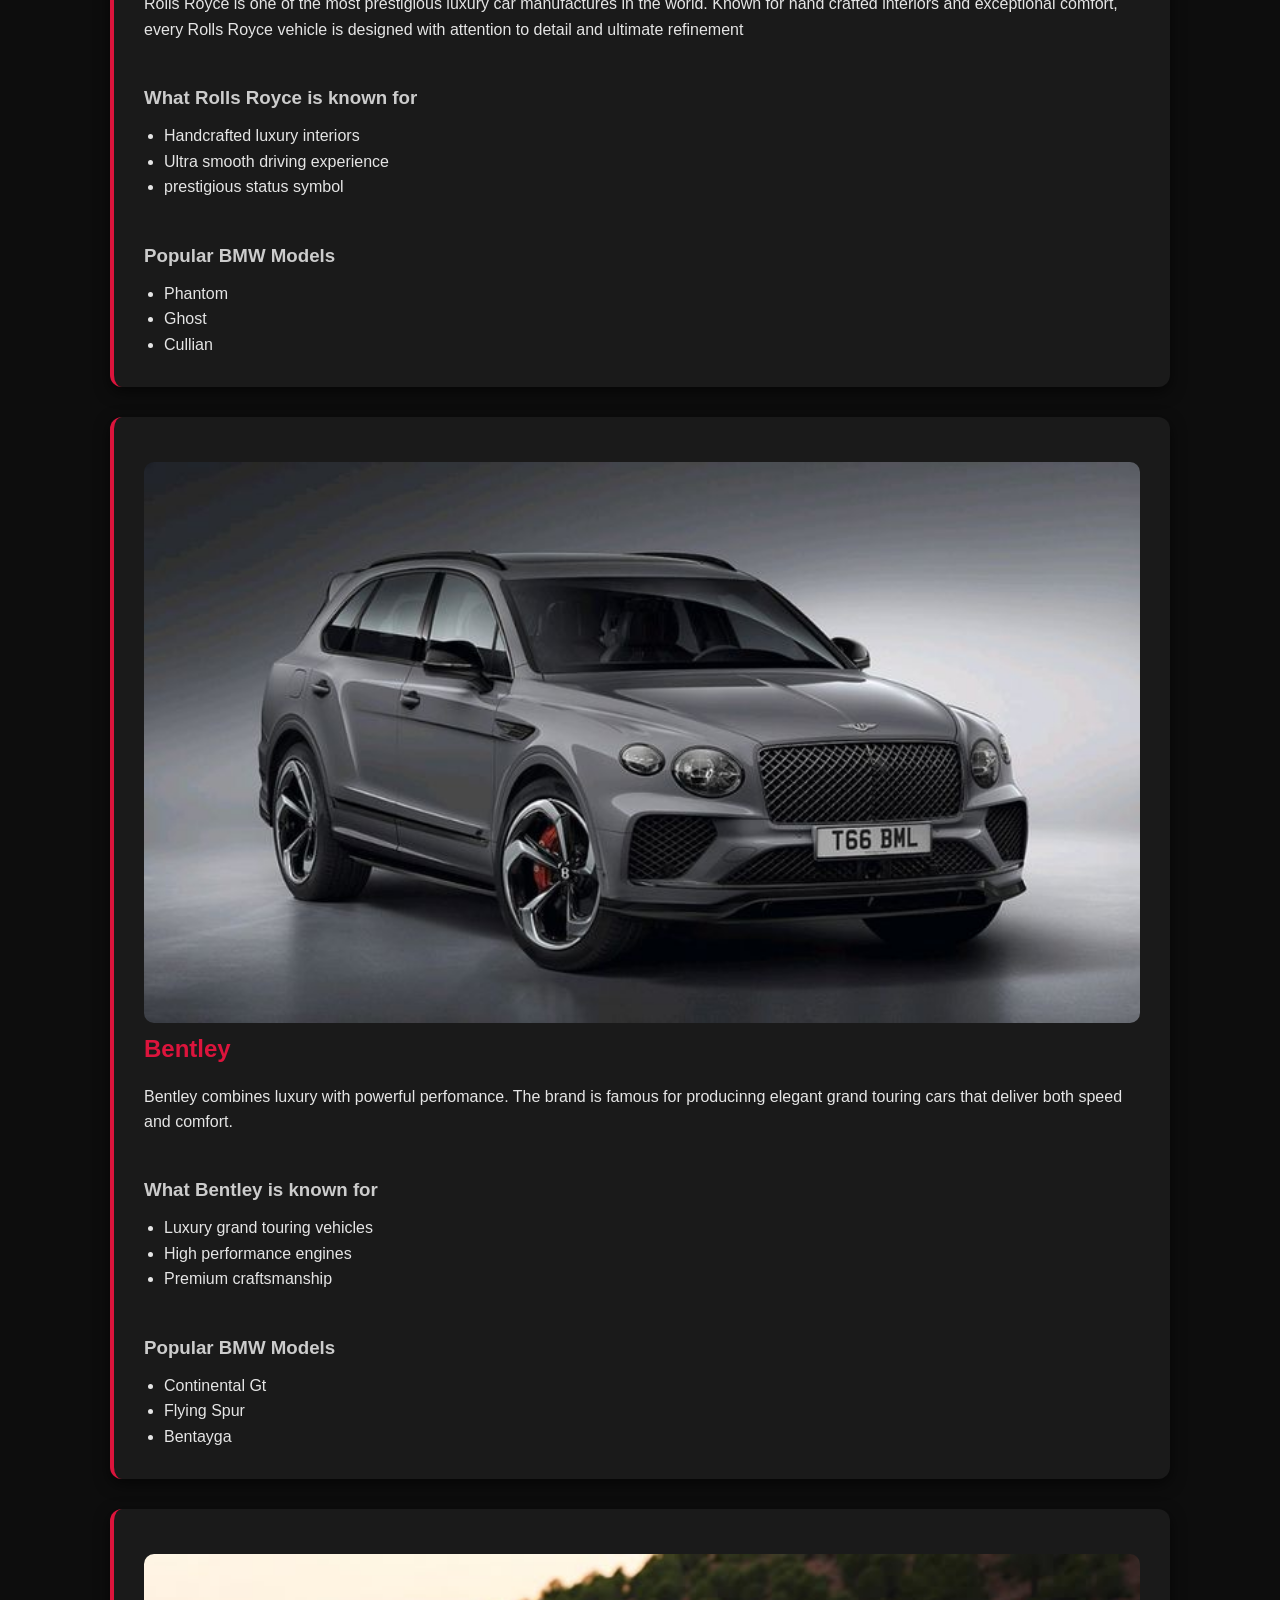
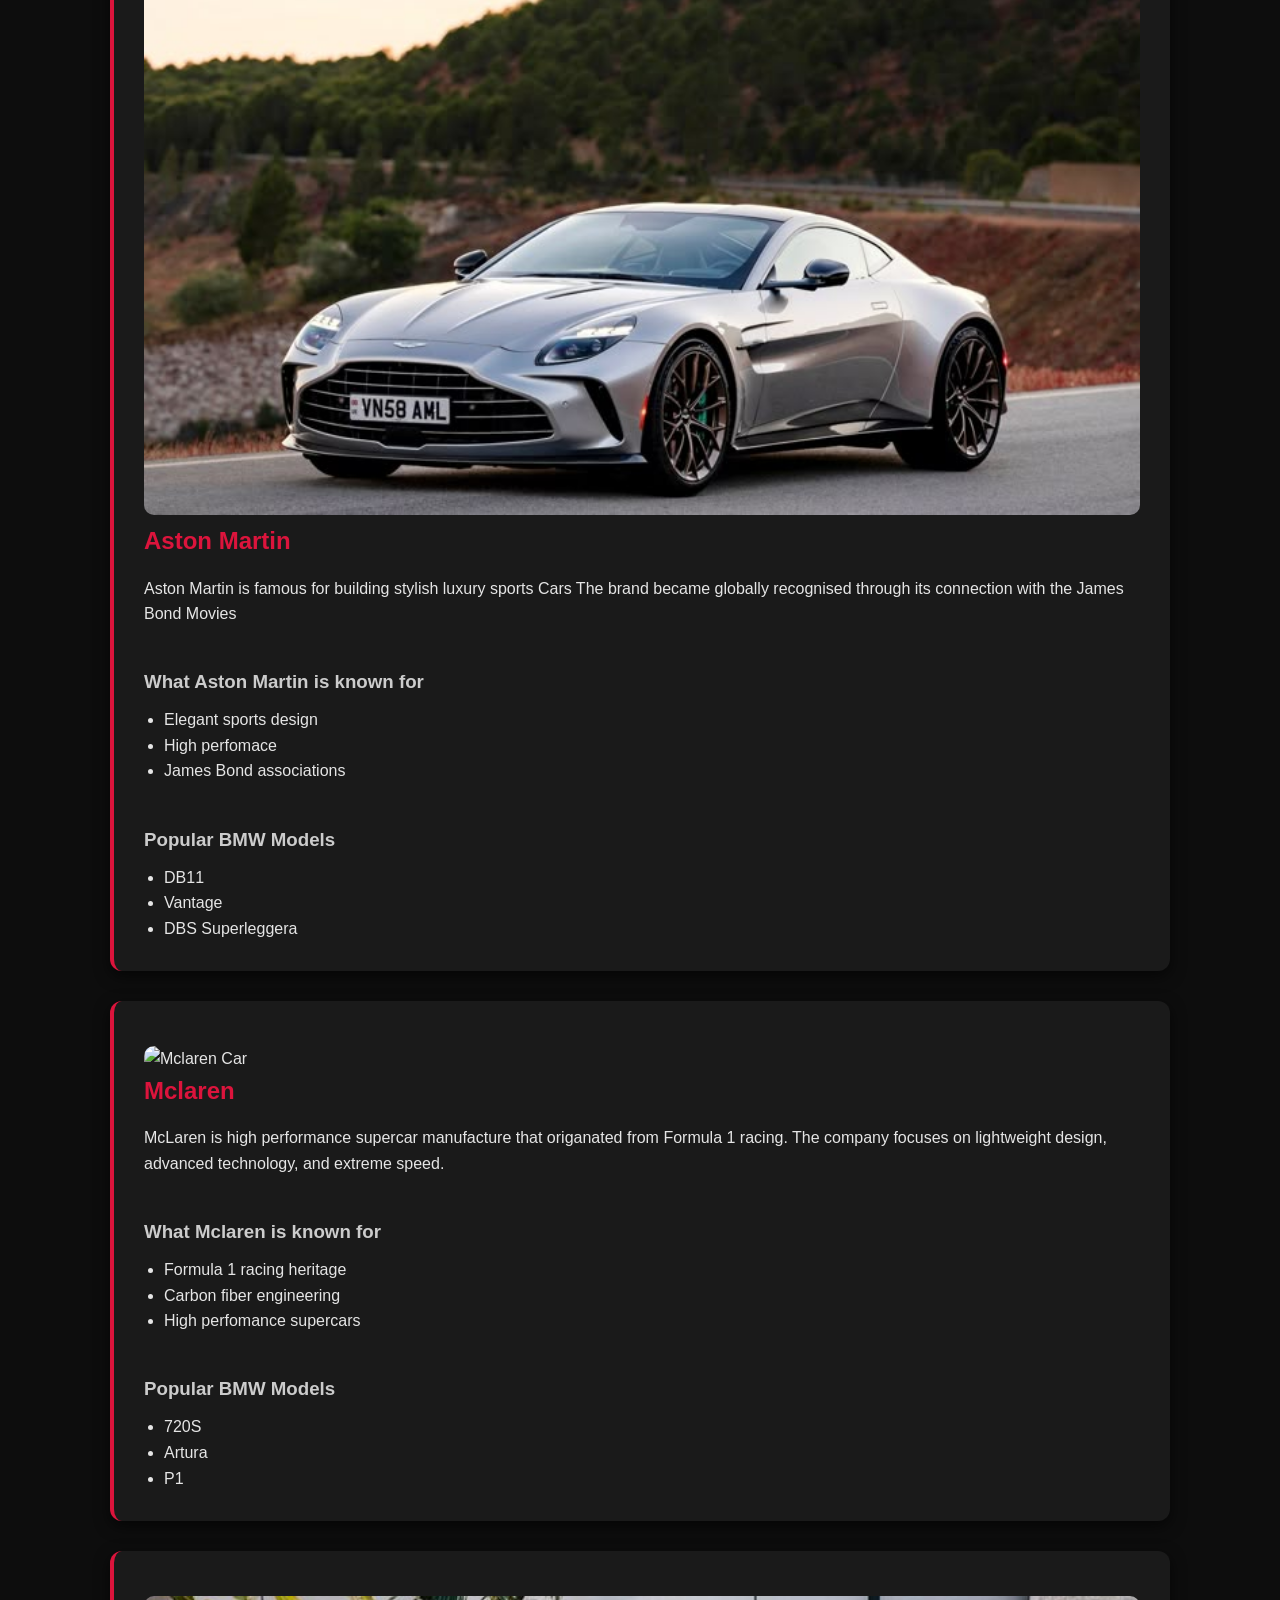
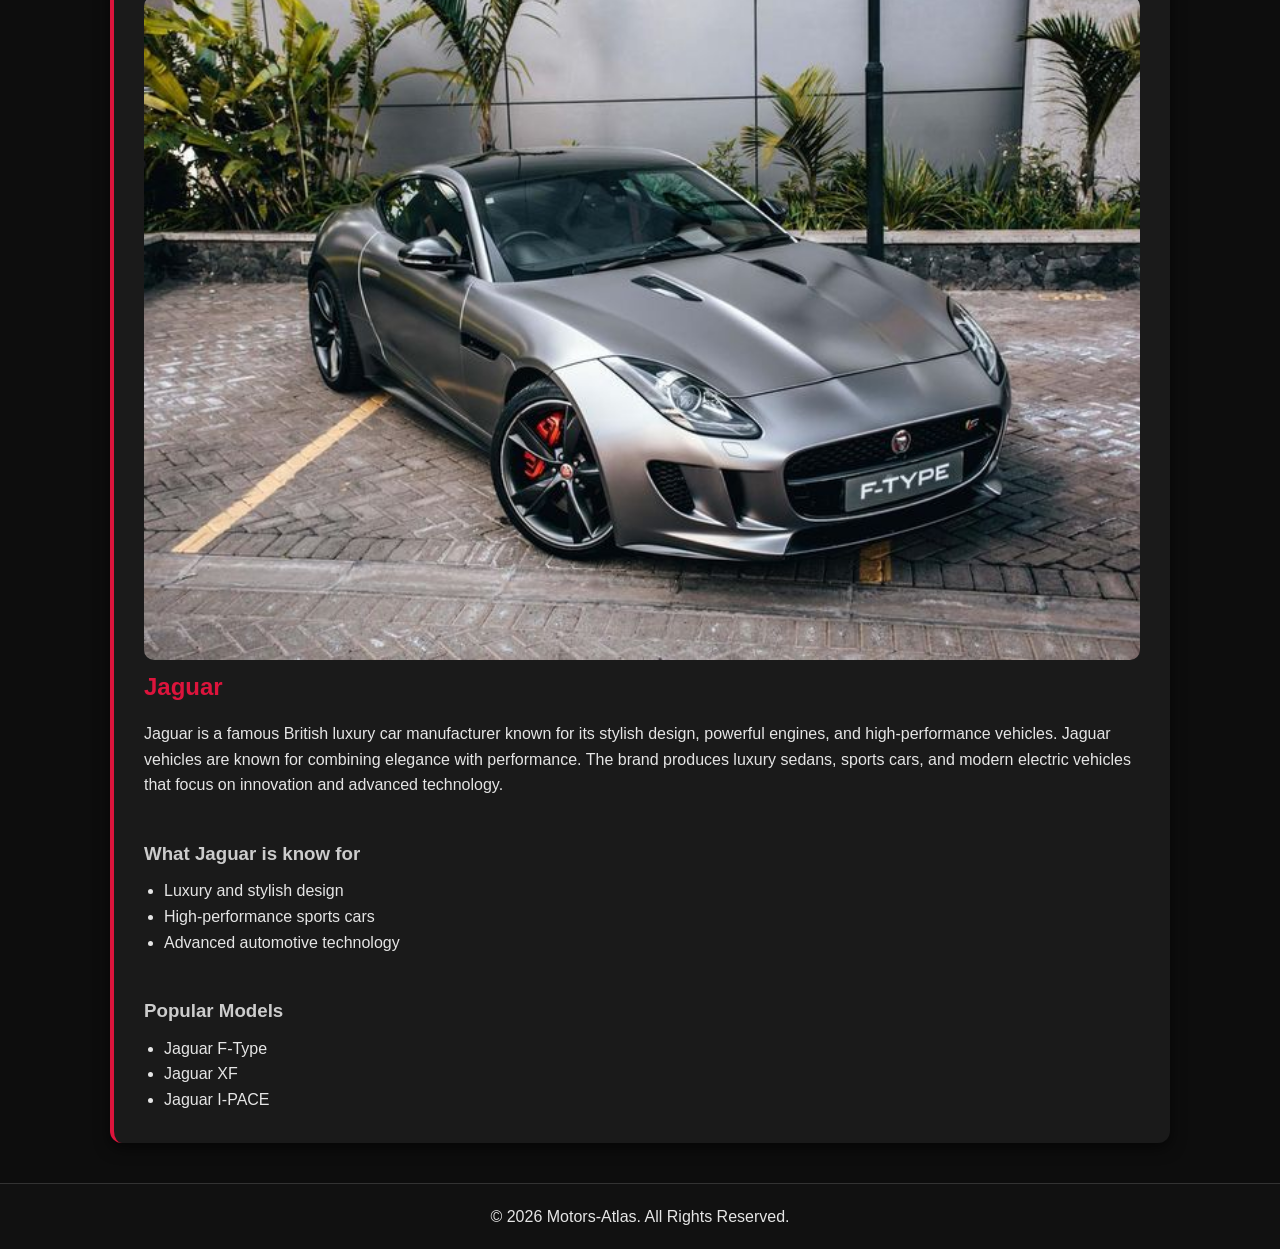
==== commit 3121c473: "Add class to navigation element in English.html" ====
--- a/English.html
+++ b/English.html
@@ -16,7 +16,7 @@
             <h1>Experience Automotive Excellence</h1>
             <p>Explore the world's finest performance machines</p>
             <!--navigation-->
-            <nav>
+             <nav class="nav-links">
                 <a href="German.html">German Cars</a>
                 <a href="Japan.html">Japanese Cars</a>
                 <a href="English.html">English Cars</a>
@@ -27,14 +27,11 @@
     <main>
         <!--Intro and history-->
         <section>
-            <p>
-                The United Kingdom has played an important role in the development of the global
-                automative industry. British car manufactures are known for producing vehicles that combine
-                luxury, style, and powewrful perfomance.
-            </p>
             <h2>History of British cars</h2>
             <p>
-                The British automative industry has a long tradition of producing luxury vehicles
+
+                The United Kingdom has played an important role in the development of the global
+                automative industry. The British automative industry has a long tradition of producing luxury vehicles
                 elegant sports cars, and high-performance racing machines
                 Since the early 20th century, British manufactures have built vehicles known for craftsmanship,
                 innovation, and prestige.
@@ -187,4 +184,4 @@
     </footer>
 </body>
 
-</html>+</html>
--- a/stylesheet.css
+++ b/stylesheet.css
@@ -1,4 +1,4 @@
-/* RESET */
+
 * {
     margin: 0;
     padding: 0;
@@ -14,7 +14,7 @@
     line-height: 1.6;
 }
 
-/* NAVBAR (FLEXBOX 🔥) */
+/* NAVBAR (FLEXBOX ) */
 .nav-bar {
     display: flex;
     justify-content: space-between;
@@ -36,11 +36,12 @@
 .nav-links {
     display: flex;
     gap: 20px;
+    justify-content: center;
 }
 
 .nav-links a {
     text-decoration: none;
-    color: #ddd;
+    color: #ad102f;
     font-weight: 500;
     transition: 0.3s;
 }
@@ -76,7 +77,7 @@
     padding: 0 20px;
 }
 
-/* SECTION CARDS 🔥 */
+/* SECTION CARDS  */
 section {
     background: #1a1a1a;
     margin-bottom: 30px;
@@ -152,4 +153,4 @@
     header h1 {
         font-size: 26px;
     }
-}+}
